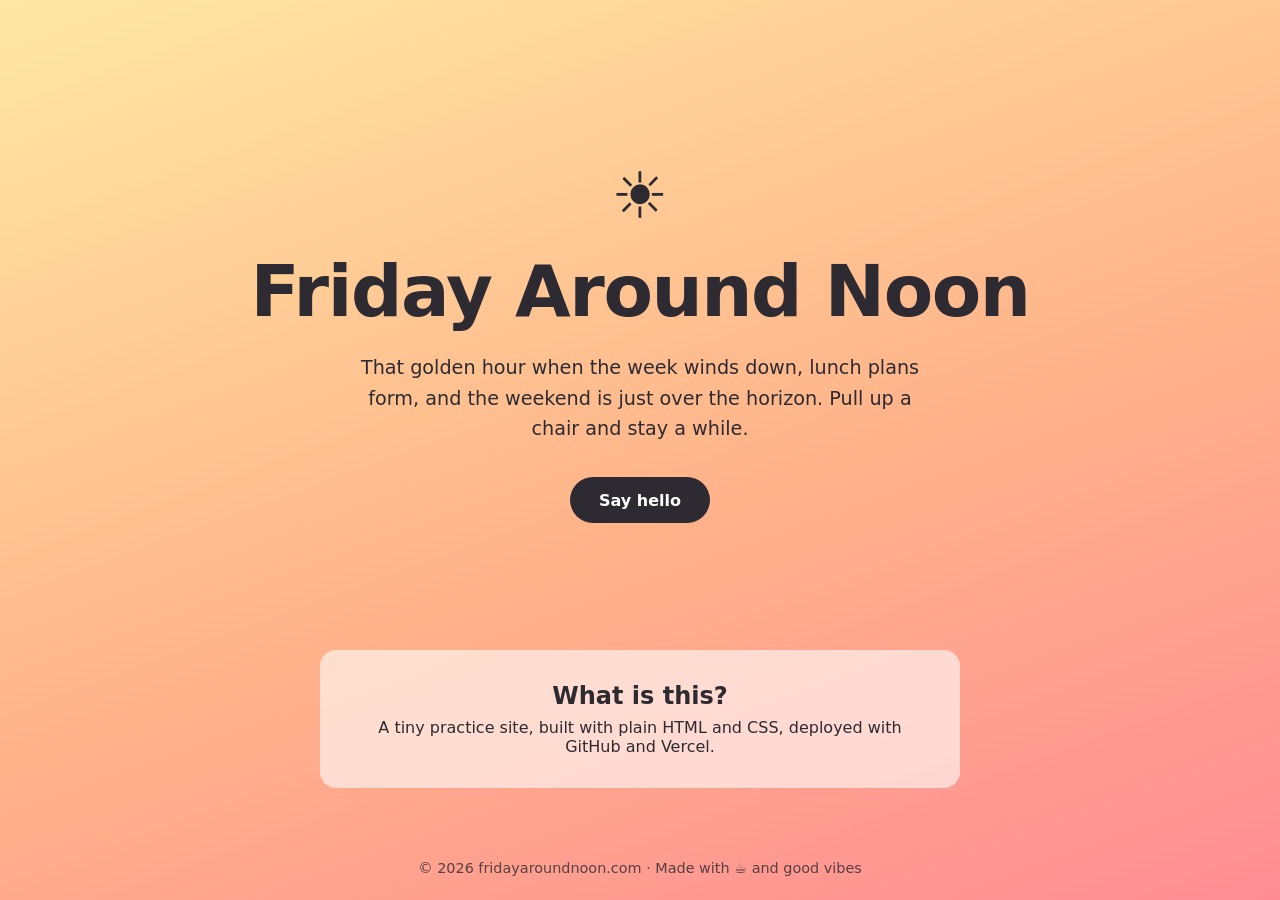
==== index.html @ c0edf927 "Add the Friday Around Noon static site Replace the placeholder README with the practice page, its st" ====
<!DOCTYPE html>
<html lang="en">
<head>
  <meta charset="UTF-8">
  <meta name="viewport" content="width=device-width, initial-scale=1.0">
  <title>Friday Around Noon</title>
  <link rel="stylesheet" href="styles.css">
</head>
<body>
  <main class="hero">
    <div class="sun" aria-hidden="true">☀️</div>
    <h1>Friday Around Noon</h1>
    <p class="intro">
      That golden hour when the week winds down, lunch plans form, and the weekend
      is just over the horizon. Pull up a chair and stay a while.
    </p>
    <a class="button" href="#about">Say hello</a>
  </main>
  <section id="about" class="about">
    <h2>What is this?</h2>
    <p>A tiny practice site, built with plain HTML and CSS, deployed with GitHub and Vercel.</p>
  </section>
  <footer>
    <p>&copy; 2026 fridayaroundnoon.com &middot; Made with ☕ and good vibes</p>
  </footer>
</body>
</html>
---- styles.css ----
* { box-sizing: border-box; margin: 0; padding: 0; }
body {
  font-family: system-ui, -apple-system, "Segoe UI", Roboto, sans-serif;
  color: #2d2a32;
  background: linear-gradient(160deg, #ffe8a3 0%, #ffb38a 55%, #ff8c94 100%);
  min-height: 100vh;
  display: flex;
  flex-direction: column;
}
.hero {
  flex: 1;
  display: flex;
  flex-direction: column;
  align-items: center;
  justify-content: center;
  text-align: center;
  padding: 4rem 1.5rem 2rem;
}
.sun { font-size: 4rem; margin-bottom: 1rem; }
h1 { font-size: clamp(2.5rem, 7vw, 4.5rem); letter-spacing: -0.02em; }
.intro { max-width: 36rem; margin: 1.25rem auto 2rem; font-size: 1.2rem; line-height: 1.6; }
.button {
  background: #2d2a32; color: #fff; text-decoration: none;
  padding: 0.85rem 1.8rem; border-radius: 999px; font-weight: 600;
  transition: transform 0.15s ease;
}
.button:hover { transform: translateY(-2px); }
.about {
  background: rgba(255, 255, 255, 0.6);
  max-width: 40rem; margin: 0 auto 3rem; padding: 2rem;
  border-radius: 1rem; text-align: center;
}
.about h2 { margin-bottom: 0.5rem; }
footer { text-align: center; padding: 1.5rem; font-size: 0.9rem; opacity: 0.8; }
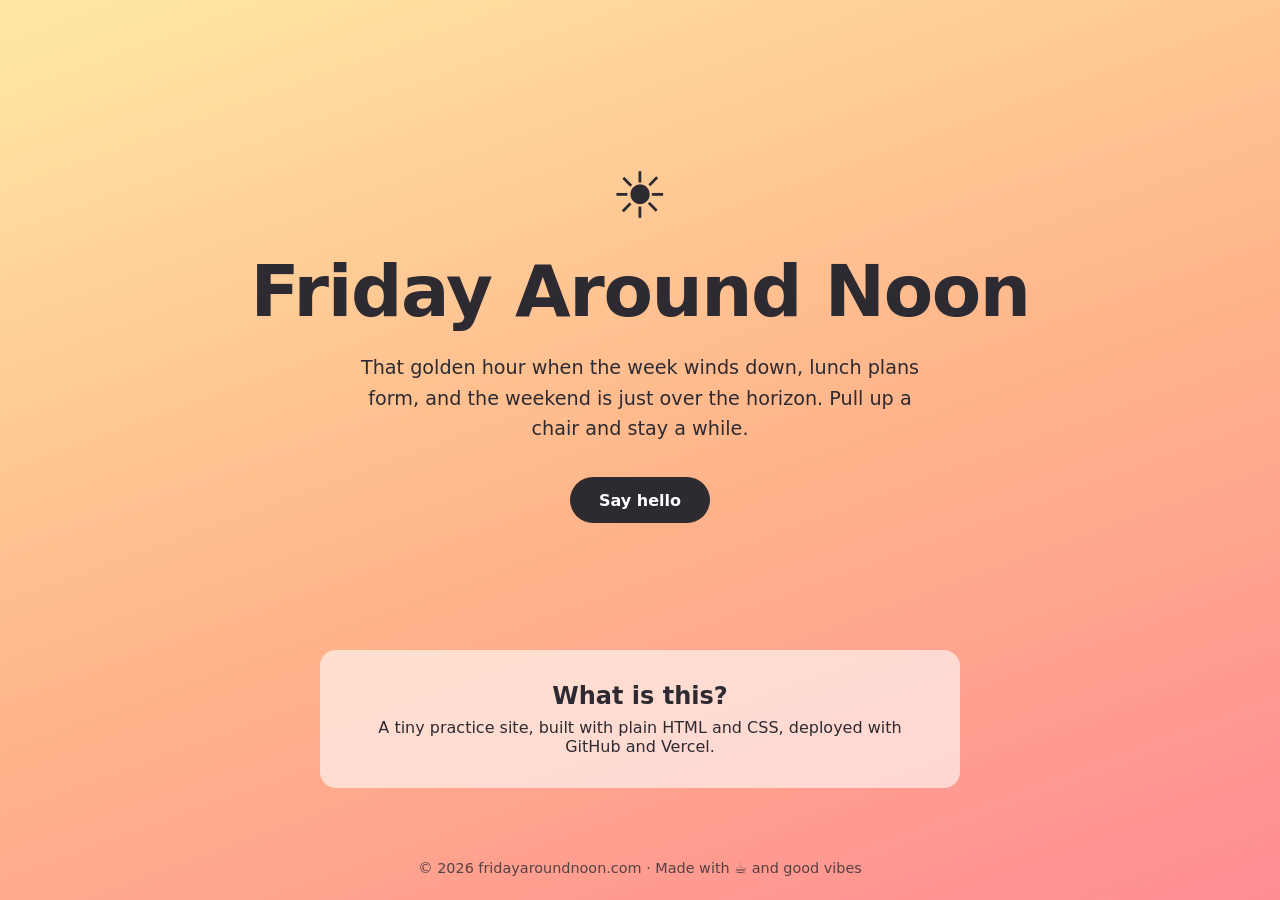
==== commit 449917b2: "Keep the phone layout from touching the screen edges Inset the about card, stack the footer on narro" ====
--- a/index.html
+++ b/index.html
@@ -21,7 +21,7 @@
     <p>A tiny practice site, built with plain HTML and CSS, deployed with GitHub and Vercel.</p>
   </section>
   <footer>
-    <p>&copy; 2026 fridayaroundnoon.com &middot; Made with ☕ and good vibes</p>
+    <p>&copy; 2026 fridayaroundnoon.com <span class="dot">&middot;</span> <span class="vibes">Made with ☕ and good vibes</span></p>
   </footer>
 </body>
 </html>
--- a/styles.css
+++ b/styles.css
@@ -1,9 +1,11 @@
 * { box-sizing: border-box; margin: 0; padding: 0; }
+html { scroll-behavior: smooth; }
 body {
   font-family: system-ui, -apple-system, "Segoe UI", Roboto, sans-serif;
   color: #2d2a32;
   background: linear-gradient(160deg, #ffe8a3 0%, #ffb38a 55%, #ff8c94 100%);
   min-height: 100vh;
+  min-height: 100dvh;
   display: flex;
   flex-direction: column;
 }
@@ -24,11 +26,22 @@
   padding: 0.85rem 1.8rem; border-radius: 999px; font-weight: 600;
   transition: transform 0.15s ease;
 }
-.button:hover { transform: translateY(-2px); }
+@media (hover: hover) and (pointer: fine) {
+  .button:hover { transform: translateY(-2px); }
+}
 .about {
   background: rgba(255, 255, 255, 0.6);
-  max-width: 40rem; margin: 0 auto 3rem; padding: 2rem;
+  width: min(40rem, calc(100% - 2rem));
+  margin: 0 auto 3rem; padding: 2rem;
   border-radius: 1rem; text-align: center;
 }
 .about h2 { margin-bottom: 0.5rem; }
 footer { text-align: center; padding: 1.5rem; font-size: 0.9rem; opacity: 0.8; }
+@media (max-width: 420px) {
+  footer .dot { display: none; }
+  footer .vibes { display: block; margin-top: 0.25rem; }
+}
+@media (prefers-reduced-motion: reduce) {
+  html { scroll-behavior: auto; }
+  .button { transition: none; }
+}
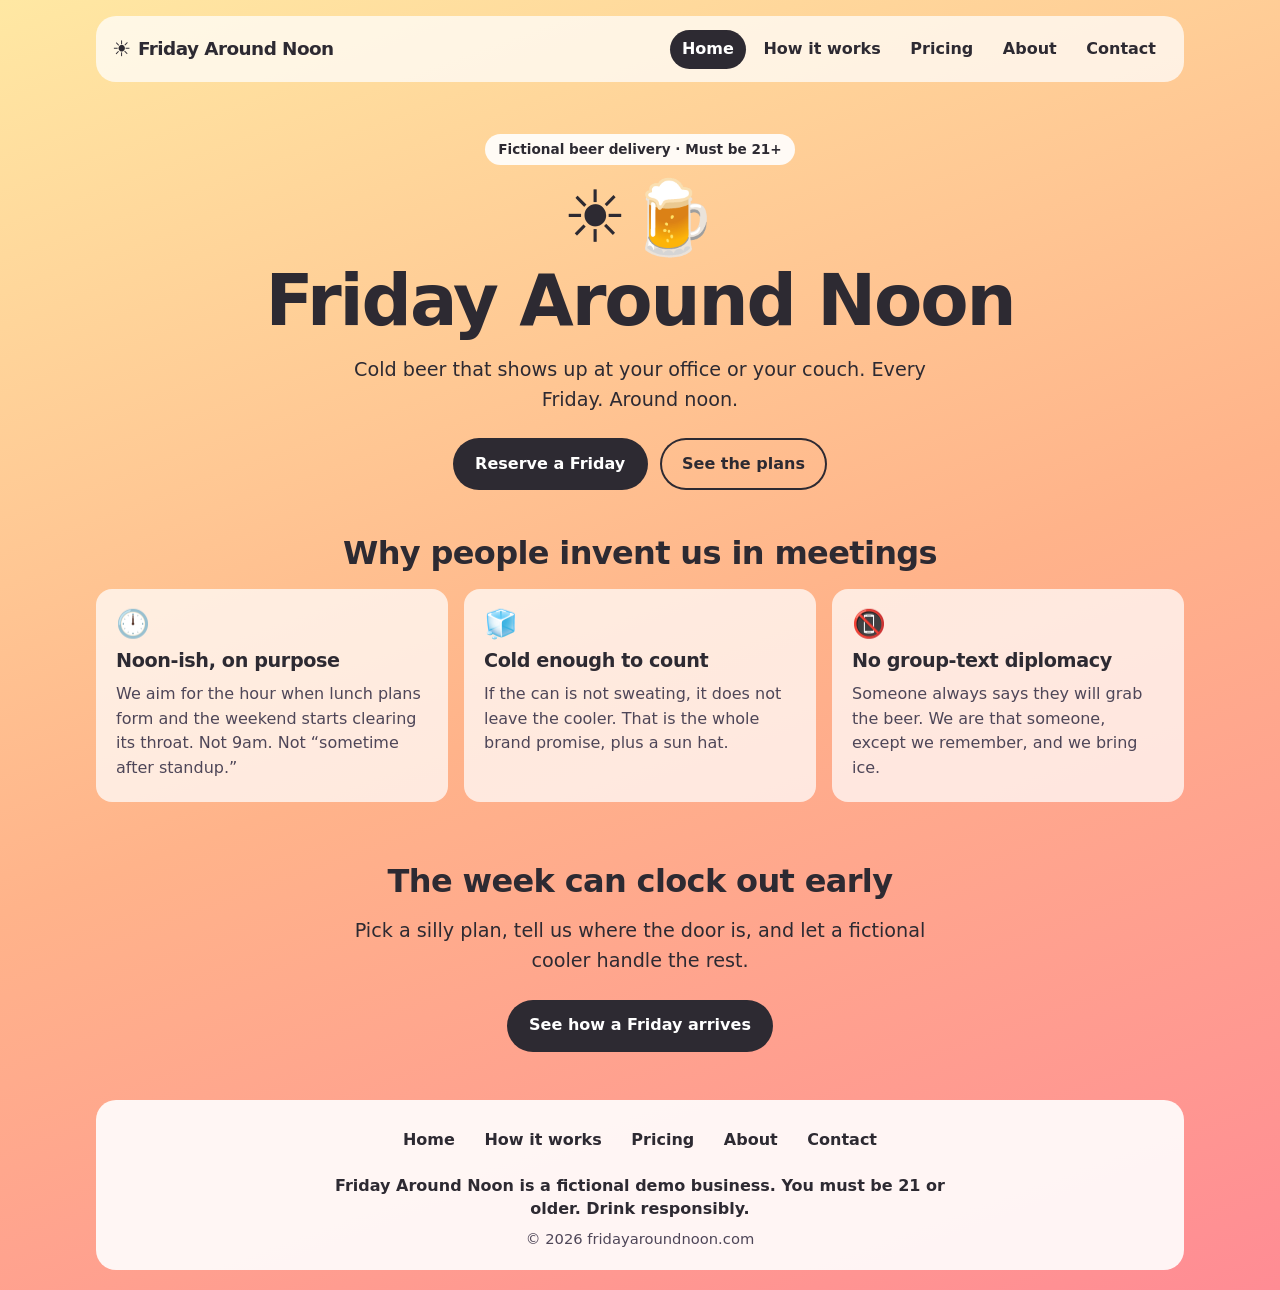
==== commit c7cdd058: "Turn the homepage into a fictional Friday beer site Add the delivery story pages, shared nav and foo" ====
--- a/index.html
+++ b/index.html
@@ -4,24 +4,70 @@
   <meta charset="UTF-8">
   <meta name="viewport" content="width=device-width, initial-scale=1.0">
   <title>Friday Around Noon</title>
+  <meta name="description" content="A fictional delivery service that brings cold beer to your office or home every Friday around noon.">
   <link rel="stylesheet" href="styles.css">
 </head>
 <body>
-  <main class="hero">
-    <div class="sun" aria-hidden="true">☀️</div>
-    <h1>Friday Around Noon</h1>
-    <p class="intro">
-      That golden hour when the week winds down, lunch plans form, and the weekend
-      is just over the horizon. Pull up a chair and stay a while.
-    </p>
-    <a class="button" href="#about">Say hello</a>
+  <a class="skip" href="#content">Skip to content</a>
+  <header class="site-header">
+    <a class="logo" href="index.html"><span aria-hidden="true">☀️</span> Friday Around Noon</a>
+    <nav class="nav" aria-label="Main">
+      <a href="index.html" aria-current="page">Home</a>
+      <a href="how-it-works.html">How it works</a>
+      <a href="pricing.html">Pricing</a>
+      <a href="about.html">About</a>
+      <a href="contact.html">Contact</a>
+    </nav>
+  </header>
+  <main id="content">
+    <section class="hero">
+      <p class="kicker">Fictional beer delivery · Must be 21+</p>
+      <div class="sun" aria-hidden="true">☀️🍺</div>
+      <h1>Friday Around Noon</h1>
+      <p class="tagline">Cold beer that shows up at your office or your couch. Every Friday. Around noon.</p>
+      <div class="actions">
+        <a class="button" href="contact.html">Reserve a Friday</a>
+        <a class="button secondary" href="pricing.html">See the plans</a>
+      </div>
+    </section>
+    <section class="section" aria-labelledby="points-title">
+      <h2 class="section-title" id="points-title">Why people invent us in meetings</h2>
+      <div class="grid-3">
+        <article class="card">
+          <div class="emoji" aria-hidden="true">🕛</div>
+          <h3>Noon-ish, on purpose</h3>
+          <p>We aim for the hour when lunch plans form and the weekend starts clearing its throat. Not 9am. Not “sometime after standup.”</p>
+        </article>
+        <article class="card">
+          <div class="emoji" aria-hidden="true">🧊</div>
+          <h3>Cold enough to count</h3>
+          <p>If the can is not sweating, it does not leave the cooler. That is the whole brand promise, plus a sun hat.</p>
+        </article>
+        <article class="card">
+          <div class="emoji" aria-hidden="true">📵</div>
+          <h3>No group-text diplomacy</h3>
+          <p>Someone always says they will grab the beer. We are that someone, except we remember, and we bring ice.</p>
+        </article>
+      </div>
+    </section>
+    <section class="section hero">
+      <h2>The week can clock out early</h2>
+      <p class="lede">Pick a silly plan, tell us where the door is, and let a fictional cooler handle the rest.</p>
+      <div class="actions">
+        <a class="button" href="how-it-works.html">See how a Friday arrives</a>
+      </div>
+    </section>
   </main>
-  <section id="about" class="about">
-    <h2>What is this?</h2>
-    <p>A tiny practice site, built with plain HTML and CSS, deployed with GitHub and Vercel.</p>
-  </section>
-  <footer>
-    <p>&copy; 2026 fridayaroundnoon.com <span class="dot">&middot;</span> <span class="vibes">Made with ☕ and good vibes</span></p>
+  <footer class="site-footer">
+    <nav class="footer-nav" aria-label="Footer">
+      <a href="index.html">Home</a>
+      <a href="how-it-works.html">How it works</a>
+      <a href="pricing.html">Pricing</a>
+      <a href="about.html">About</a>
+      <a href="contact.html">Contact</a>
+    </nav>
+    <p class="disclaimer">Friday Around Noon is a fictional demo business. You must be 21 or older. Drink responsibly.</p>
+    <p class="fineprint">&copy; 2026 fridayaroundnoon.com</p>
   </footer>
 </body>
 </html>
--- a/styles.css
+++ b/styles.css
@@ -1,46 +1,408 @@
 * { box-sizing: border-box; margin: 0; padding: 0; }
+
+:root {
+  --ink: #2d2a32;
+  --muted: #4e4658;
+  --paper: rgba(255, 255, 255, 0.72);
+  --paper-strong: rgba(255, 255, 255, 0.9);
+  --line: rgba(45, 42, 50, 0.16);
+  --max: 68rem;
+}
+
 html { scroll-behavior: smooth; }
+
 body {
+  position: relative;
   font-family: system-ui, -apple-system, "Segoe UI", Roboto, sans-serif;
-  color: #2d2a32;
-  background: linear-gradient(160deg, #ffe8a3 0%, #ffb38a 55%, #ff8c94 100%);
+  color: var(--ink);
+  background: linear-gradient(160deg, #ffe8a3 0%, #ffb38a 52%, #ff8c94 100%);
   min-height: 100vh;
   min-height: 100dvh;
   display: flex;
   flex-direction: column;
-}
-.hero {
+  line-height: 1.55;
+}
+
+a { color: inherit; }
+
+:focus-visible {
+  outline: 3px solid var(--ink);
+  outline-offset: 3px;
+}
+
+.skip {
+  position: absolute;
+  left: 1rem;
+  top: -4rem;
+  background: #fff;
+  color: var(--ink);
+  padding: 0.5rem 0.8rem;
+  border-radius: 0.6rem;
+  z-index: 2;
+  font-weight: 700;
+}
+
+.skip:focus { top: 0.75rem; }
+
+.site-header,
+main,
+.site-footer {
+  width: min(var(--max), calc(100% - 2rem));
+  margin-left: auto;
+  margin-right: auto;
+}
+
+.site-header {
+  margin-top: 1rem;
+  padding: 0.85rem 1rem;
+  background: var(--paper);
+  border-radius: 1.25rem;
+  display: flex;
+  flex-wrap: wrap;
+  align-items: center;
+  justify-content: space-between;
+  gap: 0.75rem 1rem;
+}
+
+.logo {
+  display: inline-flex;
+  align-items: center;
+  gap: 0.45rem;
+  text-decoration: none;
+  font-weight: 800;
+  letter-spacing: -0.03em;
+  font-size: 1.15rem;
+}
+
+.logo span[aria-hidden="true"] { font-size: 1.35rem; }
+
+.nav,
+.footer-nav {
+  display: flex;
+  flex-wrap: wrap;
+  gap: 0.35rem;
+}
+
+.nav { justify-content: flex-end; }
+
+.nav a,
+.footer-nav a {
+  text-decoration: none;
+  font-weight: 600;
+  padding: 0.45rem 0.75rem;
+  border-radius: 999px;
+}
+
+.nav a[aria-current="page"] {
+  background: var(--ink);
+  color: #fff;
+}
+
+main {
   flex: 1;
+  padding: 1.75rem 0 2.5rem;
+}
+
+.hero { text-align: center; padding: 1.5rem 0.25rem 0.5rem; }
+
+.kicker {
+  display: inline-block;
+  background: var(--paper-strong);
+  border-radius: 999px;
+  padding: 0.3rem 0.8rem;
+  font-size: 0.85rem;
+  font-weight: 700;
+  margin-bottom: 1rem;
+}
+
+.sun { font-size: clamp(3rem, 8vw, 4.5rem); line-height: 1; margin-bottom: 0.75rem; }
+
+h1 {
+  font-size: clamp(2.3rem, 6.5vw, 4.4rem);
+  line-height: 1.05;
+  letter-spacing: -0.03em;
+}
+
+h2 { font-size: clamp(1.5rem, 3vw, 2rem); letter-spacing: -0.02em; line-height: 1.2; }
+
+h3 { font-size: 1.2rem; letter-spacing: -0.02em; }
+
+.tagline,
+.lede {
+  max-width: 38rem;
+  margin: 1rem auto 0;
+  font-size: 1.2rem;
+  line-height: 1.55;
+}
+
+.lede { margin-bottom: 1.5rem; }
+
+.actions {
+  display: flex;
+  flex-wrap: wrap;
+  justify-content: center;
+  gap: 0.75rem;
+  margin-top: 1.5rem;
+}
+
+.button {
+  display: inline-block;
+  background: var(--ink);
+  color: #fff;
+  text-decoration: none;
+  padding: 0.85rem 1.4rem;
+  border-radius: 999px;
+  border: 0;
+  font: inherit;
+  font-weight: 700;
+  cursor: pointer;
+  min-height: 44px;
+  transition: transform 0.15s ease;
+}
+
+.button.secondary {
+  background: transparent;
+  color: var(--ink);
+  box-shadow: inset 0 0 0 2px var(--ink);
+}
+
+@media (hover: hover) and (pointer: fine) {
+  .button:hover { transform: translateY(-2px); }
+}
+
+.section { margin-top: 2.25rem; }
+
+.section-title { text-align: center; margin-bottom: 1rem; }
+
+.grid-3,
+.tiers {
+  display: grid;
+  grid-template-columns: repeat(3, 1fr);
+  gap: 1rem;
+}
+
+.card,
+.tier,
+.zone,
+.story,
+.quote,
+.form,
+.thanks {
+  background: var(--paper);
+  border-radius: 1rem;
+  padding: 1.3rem 1.25rem;
+}
+
+.card p,
+.tier li,
+.story p,
+.zone p,
+.faq p,
+.thanks p { color: var(--muted); }
+
+.card h3,
+.tier h3,
+.zone h2,
+.story h2 { margin-bottom: 0.4rem; }
+
+.emoji {
+  font-size: 1.7rem;
+  line-height: 1;
+  margin-bottom: 0.55rem;
+}
+
+.steps {
+  list-style: none;
+  display: grid;
+  gap: 0.85rem;
+  counter-reset: step;
+}
+
+.steps li {
+  position: relative;
+  background: var(--paper);
+  border-radius: 1rem;
+  padding: 1rem 1.15rem 1rem 4.4rem;
+}
+
+.steps li::before {
+  counter-increment: step;
+  content: counter(step);
+  position: absolute;
+  left: 1rem;
+  top: 1rem;
+  width: 2.4rem;
+  height: 2.4rem;
+  border-radius: 50%;
+  background: var(--ink);
+  color: #ffe8a3;
+  display: grid;
+  place-items: center;
+  font-weight: 800;
+}
+
+.steps h3 { margin-bottom: 0.25rem; }
+
+.steps p { color: var(--muted); }
+
+.zone { margin-top: 1rem; }
+
+.tiers { align-items: stretch; }
+
+.tier {
   display: flex;
   flex-direction: column;
-  align-items: center;
-  justify-content: center;
+  gap: 0.75rem;
+}
+
+.tier.featured {
+  background: var(--paper-strong);
+  box-shadow: inset 0 0 0 3px var(--ink);
+}
+
+.badge {
+  align-self: flex-start;
+  background: var(--ink);
+  color: #ffe8a3;
+  font-size: 0.78rem;
+  font-weight: 800;
+  letter-spacing: 0.03em;
+  text-transform: uppercase;
+  padding: 0.25rem 0.55rem;
+  border-radius: 999px;
+}
+
+.price {
+  font-size: 1rem;
+  color: var(--muted);
+}
+
+.price strong {
+  display: block;
+  color: var(--ink);
+  font-size: 2.4rem;
+  letter-spacing: -0.04em;
+  line-height: 1;
+}
+
+.tier ul {
+  margin: 0;
+  padding-left: 1.1rem;
+  display: grid;
+  gap: 0.35rem;
+}
+
+.tier .button { margin-top: auto; text-align: center; }
+
+.faq { display: grid; gap: 0.65rem; }
+
+.faq details {
+  background: var(--paper);
+  border-radius: 0.9rem;
+  padding: 0.85rem 1rem;
+}
+
+.faq summary {
+  cursor: pointer;
+  font-weight: 700;
+}
+
+.faq details p { margin-top: 0.55rem; }
+
+.story { display: grid; gap: 0.9rem; }
+
+.quote {
+  background: var(--paper-strong);
+  font-size: 1.35rem;
+  line-height: 1.4;
+  font-weight: 700;
+  letter-spacing: -0.02em;
+}
+
+.quote span {
+  display: block;
+  margin-top: 0.6rem;
+  font-size: 0.95rem;
+  font-weight: 600;
+  color: var(--muted);
+}
+
+.narrow { max-width: 40rem; margin-left: auto; margin-right: auto; }
+
+.form {
+  display: grid;
+  gap: 0.95rem;
+}
+
+.field { display: grid; gap: 0.35rem; }
+
+label { font-weight: 700; }
+
+.optional { font-weight: 600; color: var(--muted); }
+
+input,
+select,
+textarea {
+  width: 100%;
+  font: inherit;
+  font-size: 1rem;
+  color: var(--ink);
+  background: #fff;
+  border: 2px solid var(--line);
+  border-radius: 0.75rem;
+  padding: 0.75rem 0.85rem;
+}
+
+textarea { min-height: 8rem; resize: vertical; }
+
+.form-note { font-size: 0.92rem; color: var(--muted); }
+
+.thanks { text-align: center; }
+
+.thanks .actions { margin-top: 1.25rem; }
+
+.site-footer {
+  margin-bottom: 1.25rem;
+  padding: 1.35rem 1.1rem 1.2rem;
+  background: var(--paper-strong);
+  border-radius: 1.25rem;
   text-align: center;
-  padding: 4rem 1.5rem 2rem;
-}
-.sun { font-size: 4rem; margin-bottom: 1rem; }
-h1 { font-size: clamp(2.5rem, 7vw, 4.5rem); letter-spacing: -0.02em; }
-.intro { max-width: 36rem; margin: 1.25rem auto 2rem; font-size: 1.2rem; line-height: 1.6; }
-.button {
-  background: #2d2a32; color: #fff; text-decoration: none;
-  padding: 0.85rem 1.8rem; border-radius: 999px; font-weight: 600;
-  transition: transform 0.15s ease;
-}
-@media (hover: hover) and (pointer: fine) {
-  .button:hover { transform: translateY(-2px); }
-}
-.about {
-  background: rgba(255, 255, 255, 0.6);
-  width: min(40rem, calc(100% - 2rem));
-  margin: 0 auto 3rem; padding: 2rem;
-  border-radius: 1rem; text-align: center;
-}
-.about h2 { margin-bottom: 0.5rem; }
-footer { text-align: center; padding: 1.5rem; font-size: 0.9rem; opacity: 0.8; }
-@media (max-width: 420px) {
-  footer .dot { display: none; }
-  footer .vibes { display: block; margin-top: 0.25rem; }
-}
+}
+
+.footer-nav { justify-content: center; margin-bottom: 0.85rem; }
+
+.disclaimer {
+  font-weight: 800;
+  max-width: 40rem;
+  margin: 0 auto;
+  line-height: 1.45;
+}
+
+.fineprint {
+  margin-top: 0.45rem;
+  color: var(--muted);
+  font-size: 0.92rem;
+}
+
+@media (max-width: 860px) {
+  .grid-3,
+  .tiers { grid-template-columns: 1fr; }
+}
+
+@media (max-width: 720px) {
+  .site-header {
+    flex-direction: column;
+    align-items: center;
+    text-align: center;
+  }
+
+  .nav { justify-content: center; }
+
+  .steps li { padding-left: 1.15rem; padding-top: 4rem; }
+
+  .steps li::before { top: 0.9rem; }
+}
+
 @media (prefers-reduced-motion: reduce) {
   html { scroll-behavior: auto; }
   .button { transition: none; }
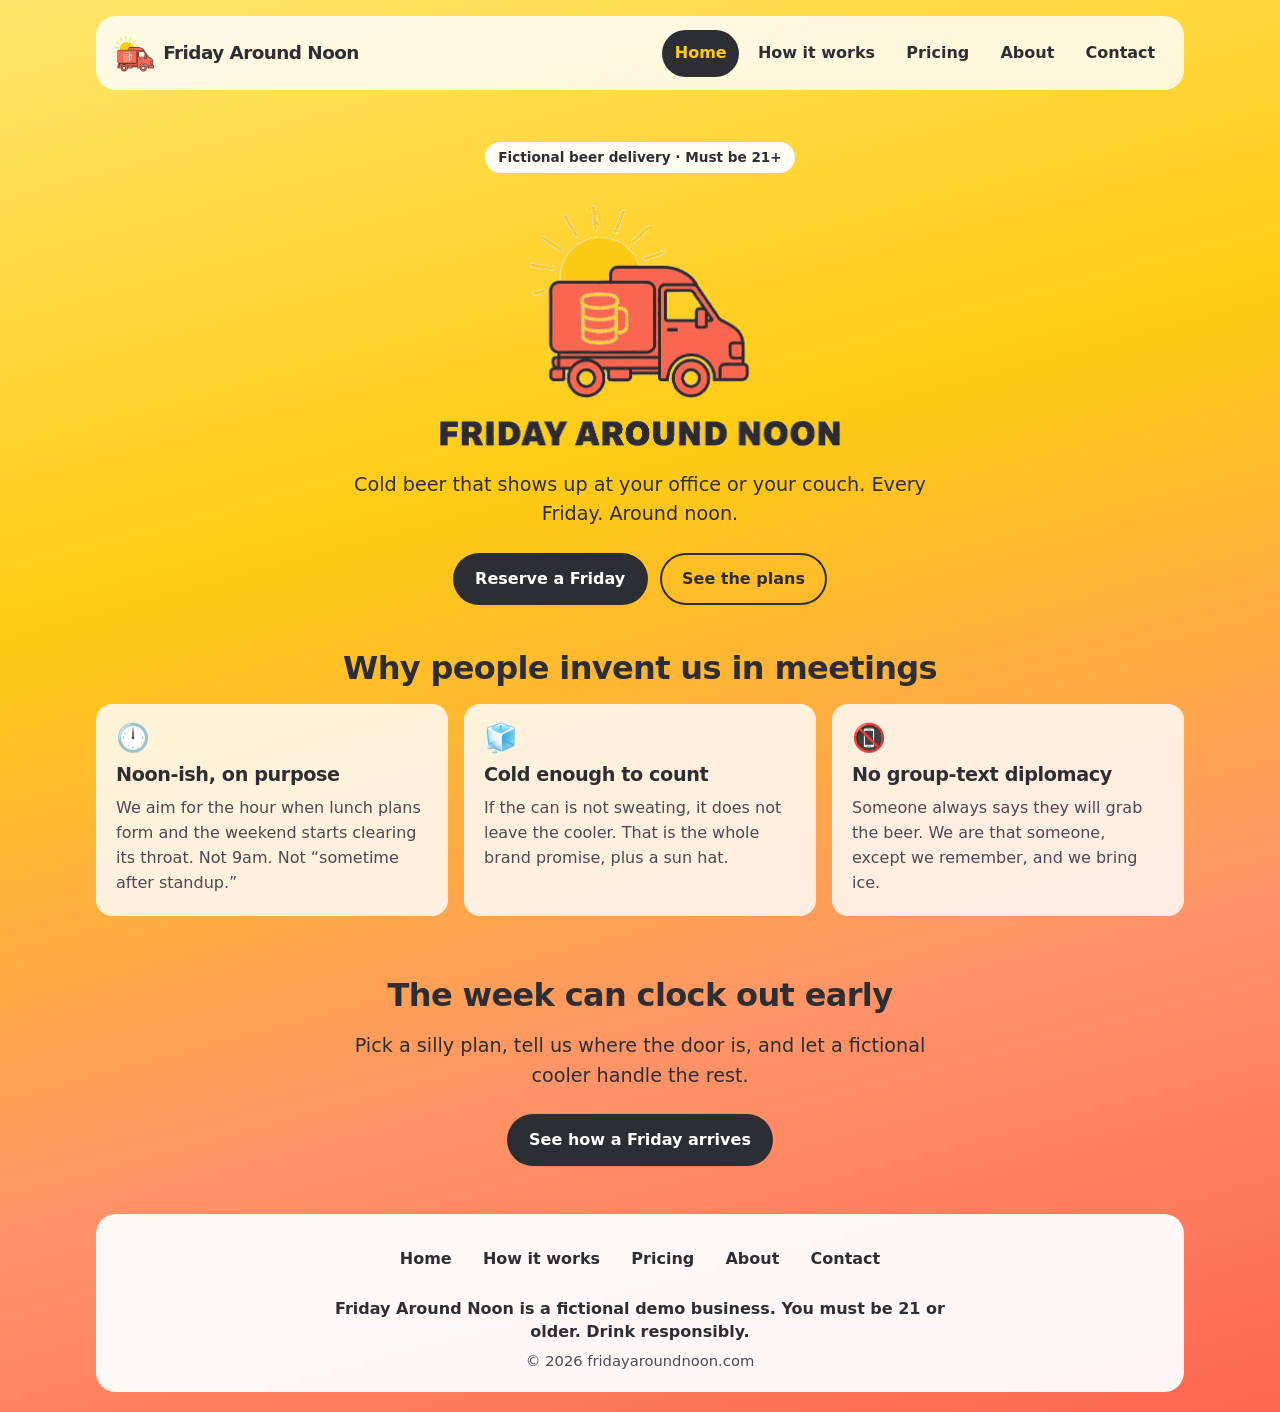
==== commit 21237539: "Add the Friday Around Noon logo and match its colors Trim the truck-and-sun mark for the header, the" ====
--- a/index.html
+++ b/index.html
@@ -3,6 +3,7 @@
 <head>
   <meta charset="UTF-8">
   <meta name="viewport" content="width=device-width, initial-scale=1.0">
+  <link rel="icon" href="images/favicon.png" type="image/png">
   <title>Friday Around Noon</title>
   <meta name="description" content="A fictional delivery service that brings cold beer to your office or home every Friday around noon.">
   <link rel="stylesheet" href="styles.css">
@@ -10,7 +11,7 @@
 <body>
   <a class="skip" href="#content">Skip to content</a>
   <header class="site-header">
-    <a class="logo" href="index.html"><span aria-hidden="true">☀️</span> Friday Around Noon</a>
+    <a class="logo" href="index.html"><img src="images/logo-icon.png" alt="Friday Around Noon" width="44" height="39"><span aria-hidden="true">Friday Around Noon</span></a>
     <nav class="nav" aria-label="Main">
       <a href="index.html" aria-current="page">Home</a>
       <a href="how-it-works.html">How it works</a>
@@ -22,8 +23,7 @@
   <main id="content">
     <section class="hero">
       <p class="kicker">Fictional beer delivery · Must be 21+</p>
-      <div class="sun" aria-hidden="true">☀️🍺</div>
-      <h1>Friday Around Noon</h1>
+      <h1><img class="hero-logo" src="images/logo.png" alt="Friday Around Noon" width="835" height="520"></h1>
       <p class="tagline">Cold beer that shows up at your office or your couch. Every Friday. Around noon.</p>
       <div class="actions">
         <a class="button" href="contact.html">Reserve a Friday</a>
--- a/styles.css
+++ b/styles.css
@@ -1,11 +1,13 @@
 * { box-sizing: border-box; margin: 0; padding: 0; }
 
 :root {
-  --ink: #2d2a32;
-  --muted: #4e4658;
-  --paper: rgba(255, 255, 255, 0.72);
-  --paper-strong: rgba(255, 255, 255, 0.9);
-  --line: rgba(45, 42, 50, 0.16);
+  --ink: #2d2e33;
+  --muted: #4a4852;
+  --sun: #ffcb13;
+  --coral: #fd6651;
+  --paper: rgba(255, 255, 255, 0.82);
+  --paper-strong: rgba(255, 255, 255, 0.94);
+  --line: rgba(45, 46, 51, 0.16);
   --max: 68rem;
 }
 
@@ -15,7 +17,7 @@
   position: relative;
   font-family: system-ui, -apple-system, "Segoe UI", Roboto, sans-serif;
   color: var(--ink);
-  background: linear-gradient(160deg, #ffe8a3 0%, #ffb38a 52%, #ff8c94 100%);
+  background: linear-gradient(165deg, #ffe56a 0%, #ffcb13 36%, #ff9468 70%, #fd6651 100%);
   min-height: 100vh;
   min-height: 100dvh;
   display: flex;
@@ -74,7 +76,18 @@
   font-size: 1.15rem;
 }
 
-.logo span[aria-hidden="true"] { font-size: 1.35rem; }
+.logo img {
+  width: 2.75rem;
+  height: auto;
+  flex: none;
+}
+
+.hero-logo {
+  display: block;
+  width: min(26rem, 92%);
+  height: auto;
+  margin: 0.35rem auto 0.35rem;
+}
 
 .nav,
 .footer-nav {
@@ -89,13 +102,13 @@
 .footer-nav a {
   text-decoration: none;
   font-weight: 600;
-  padding: 0.45rem 0.75rem;
+  padding: 0.7rem 0.8rem;
   border-radius: 999px;
 }
 
 .nav a[aria-current="page"] {
   background: var(--ink);
-  color: #fff;
+  color: var(--sun);
 }
 
 main {
@@ -122,6 +135,8 @@
   line-height: 1.05;
   letter-spacing: -0.03em;
 }
+
+.hero h1 { line-height: 0; }
 
 h2 { font-size: clamp(1.5rem, 3vw, 2rem); letter-spacing: -0.02em; line-height: 1.2; }
 
@@ -235,7 +250,7 @@
   height: 2.4rem;
   border-radius: 50%;
   background: var(--ink);
-  color: #ffe8a3;
+  color: var(--sun);
   display: grid;
   place-items: center;
   font-weight: 800;
@@ -263,7 +278,7 @@
 .badge {
   align-self: flex-start;
   background: var(--ink);
-  color: #ffe8a3;
+  color: var(--sun);
   font-size: 0.78rem;
   font-weight: 800;
   letter-spacing: 0.03em;
@@ -299,15 +314,17 @@
 .faq details {
   background: var(--paper);
   border-radius: 0.9rem;
-  padding: 0.85rem 1rem;
+  padding: 0.25rem 0;
 }
 
 .faq summary {
   cursor: pointer;
   font-weight: 700;
-}
-
-.faq details p { margin-top: 0.55rem; }
+  padding: 0.85rem 1rem;
+  min-height: 44px;
+}
+
+.faq details p { margin: 0; padding: 0 1rem 0.95rem; }
 
 .story { display: grid; gap: 0.9rem; }
 
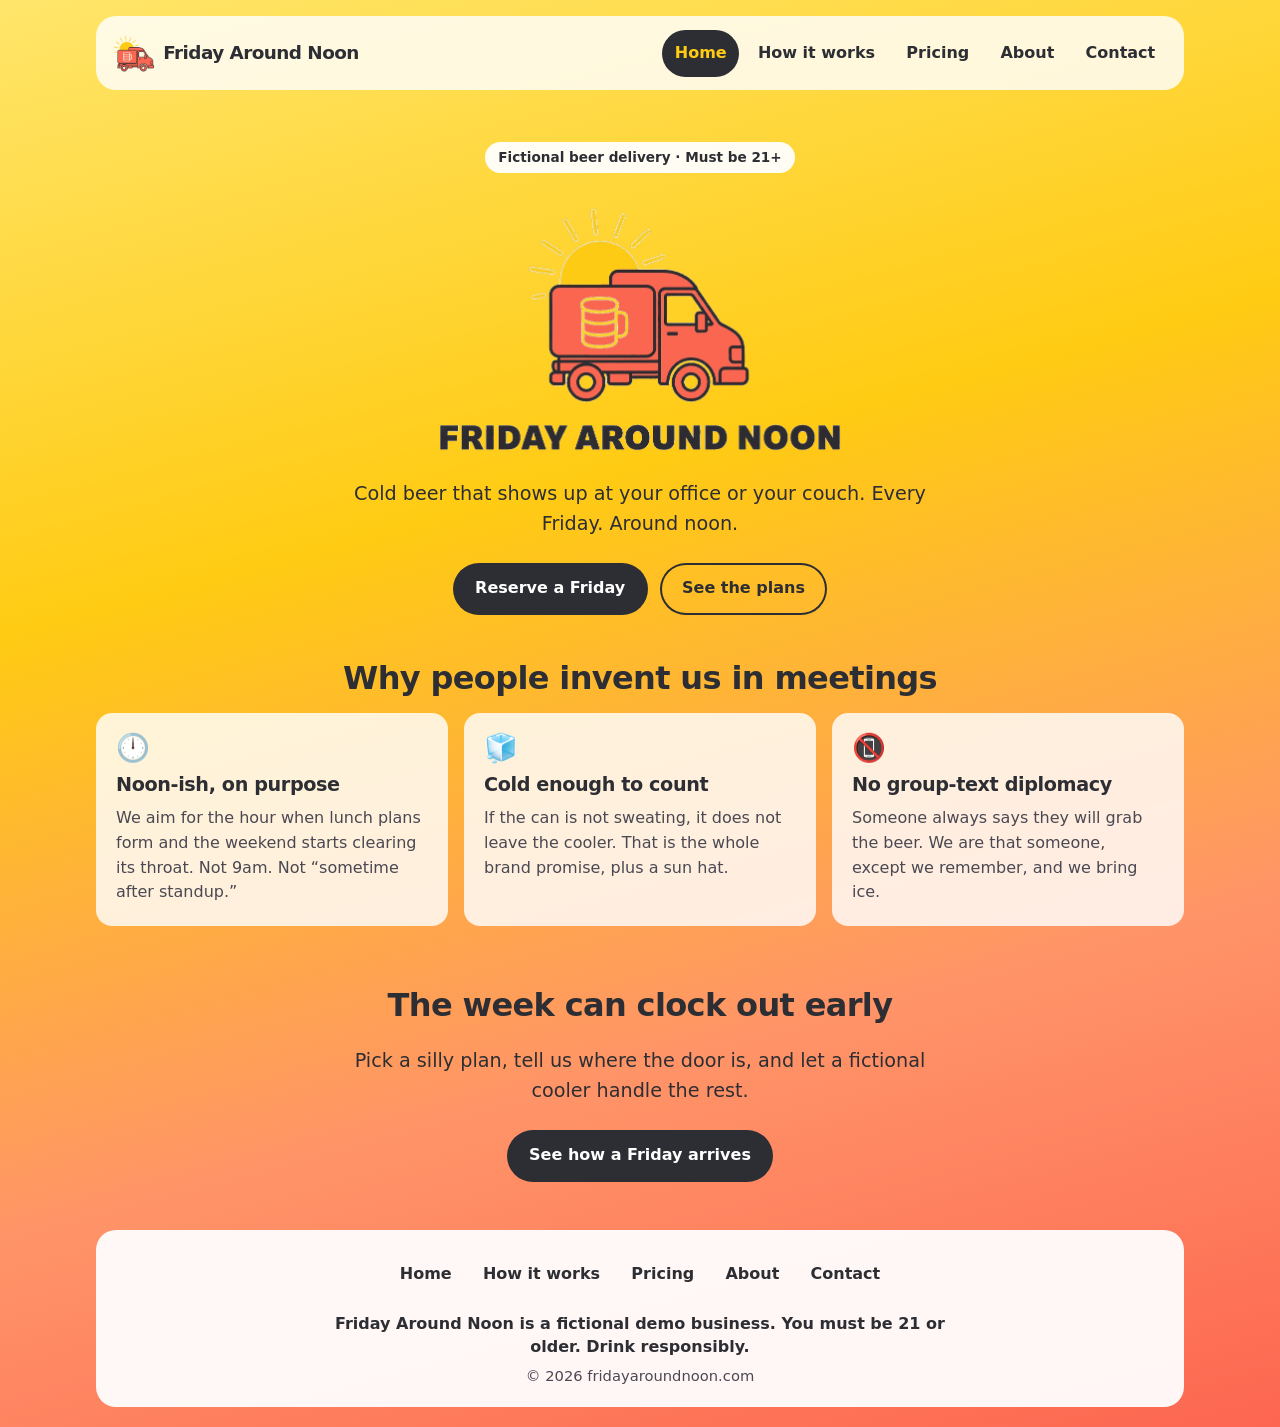
==== commit 75c5392f: "Stop page headlines from covering the line underneath Give every hero title real line spacing so the" ====
--- a/index.html
+++ b/index.html
@@ -23,7 +23,7 @@
   <main id="content">
     <section class="hero">
       <p class="kicker">Fictional beer delivery · Must be 21+</p>
-      <h1><img class="hero-logo" src="images/logo.png" alt="Friday Around Noon" width="835" height="520"></h1>
+      <h1 class="logo-heading"><img class="hero-logo" src="images/logo.png" alt="Friday Around Noon" width="835" height="520"></h1>
       <p class="tagline">Cold beer that shows up at your office or your couch. Every Friday. Around noon.</p>
       <div class="actions">
         <a class="button" href="contact.html">Reserve a Friday</a>
--- a/styles.css
+++ b/styles.css
@@ -125,18 +125,23 @@
   padding: 0.3rem 0.8rem;
   font-size: 0.85rem;
   font-weight: 700;
-  margin-bottom: 1rem;
+  margin-bottom: 1.25rem;
 }
 
 .sun { font-size: clamp(3rem, 8vw, 4.5rem); line-height: 1; margin-bottom: 0.75rem; }
 
 h1 {
   font-size: clamp(2.3rem, 6.5vw, 4.4rem);
-  line-height: 1.05;
+  line-height: 1.15;
   letter-spacing: -0.03em;
 }
 
-.hero h1 { line-height: 0; }
+.hero h1 {
+  line-height: 1.15;
+  margin: 0.2rem 0 0;
+}
+
+.hero h1.logo-heading { line-height: 0; margin: 0; }
 
 h2 { font-size: clamp(1.5rem, 3vw, 2rem); letter-spacing: -0.02em; line-height: 1.2; }
 
@@ -145,7 +150,7 @@
 .tagline,
 .lede {
   max-width: 38rem;
-  margin: 1rem auto 0;
+  margin: 1.35rem auto 0;
   font-size: 1.2rem;
   line-height: 1.55;
 }
@@ -376,6 +381,10 @@
 
 .thanks { text-align: center; }
 
+.thanks h1 { line-height: 1.15; margin-bottom: 1rem; }
+
+.thanks p + p { margin-top: 0.85rem; }
+
 .thanks .actions { margin-top: 1.25rem; }
 
 .site-footer {
